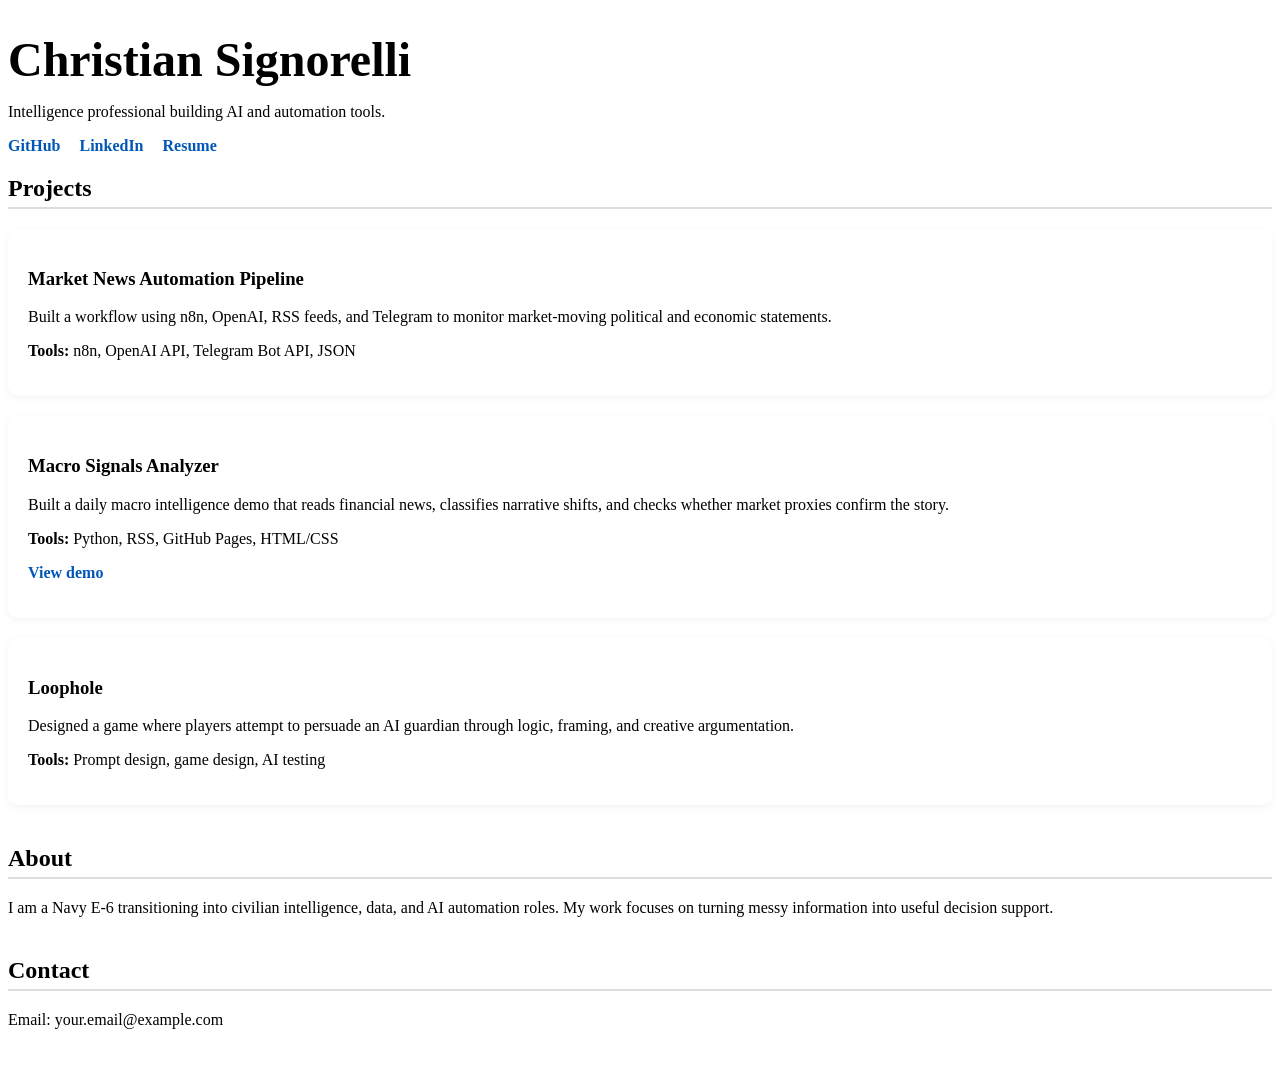
==== index.html @ f129f21f "Add Macro Signals Analyzer project to index.html Added a new project section for Macro Signals Analy" ====
<!DOCTYPE html>
<html lang="en">
<head>
  <meta charset="UTF-8" />
  <meta name="viewport" content="width=device-width, initial-scale=1.0" />
  <title>Christian Signorelli (under construction) | Portfolio</title>
  <link rel="stylesheet" href="style.css" />
</head>
<body>
  <header>
    <h1>Christian Signorelli</h1>
    <p>Intelligence professional building AI and automation tools.</p>
    <a href="#">GitHub</a>
    <a href="#">LinkedIn</a>
    <a href="#">Resume</a>
  </header>

  <section>
    <h2>Projects</h2>

    <div class="project">
      <h3>Market News Automation Pipeline</h3>
      <p>
        Built a workflow using n8n, OpenAI, RSS feeds, and Telegram to monitor
        market-moving political and economic statements.
      </p>
      <p><strong>Tools:</strong> n8n, OpenAI API, Telegram Bot API, JSON</p>
    </div>

    <div class="project">
  <h3>Macro Signals Analyzer</h3>
  <p>
    Built a daily macro intelligence demo that reads financial news, classifies
    narrative shifts, and checks whether market proxies confirm the story.
  </p>
  <p><strong>Tools:</strong> Python, RSS, GitHub Pages, HTML/CSS</p>
  <p><a href="./macro-signals/">View demo</a></p>
</div>

    <div class="project">
      <h3>Loophole</h3>
      <p>
        Designed a game where players attempt to persuade an AI guardian through
        logic, framing, and creative argumentation.
      </p>
      <p><strong>Tools:</strong> Prompt design, game design, AI testing</p>
    </div>
  </section>

  <section>
    <h2>About</h2>
    <p>
      I am a Navy E-6 transitioning into civilian intelligence, data, and AI
      automation roles. My work focuses on turning messy information into useful
      decision support.
    </p>
  </section>

  <section>
    <h2>Contact</h2>
    <p>Email: your.email@example.com</p>
  </section>
</body>
</html>
---- style.css ----
h1 {
font-size: 3rem;
margin-bottom: 5px;
}

a {
margin-right: 15px;
color: #0057b8;
text-decoration: none;
font-weight: bold;
}

a:hover {
text-decoration: underline;
}

section {
margin-bottom: 40px;
}

.project {
background: white;
padding: 20px;
margin-bottom: 20px;
border-radius: 10px;
box-shadow: 0 2px 8px rgba(0,0,0,0.05);
}

h2 {
border-bottom: 2px solid #ddd;
padding-bottom: 5px;
}
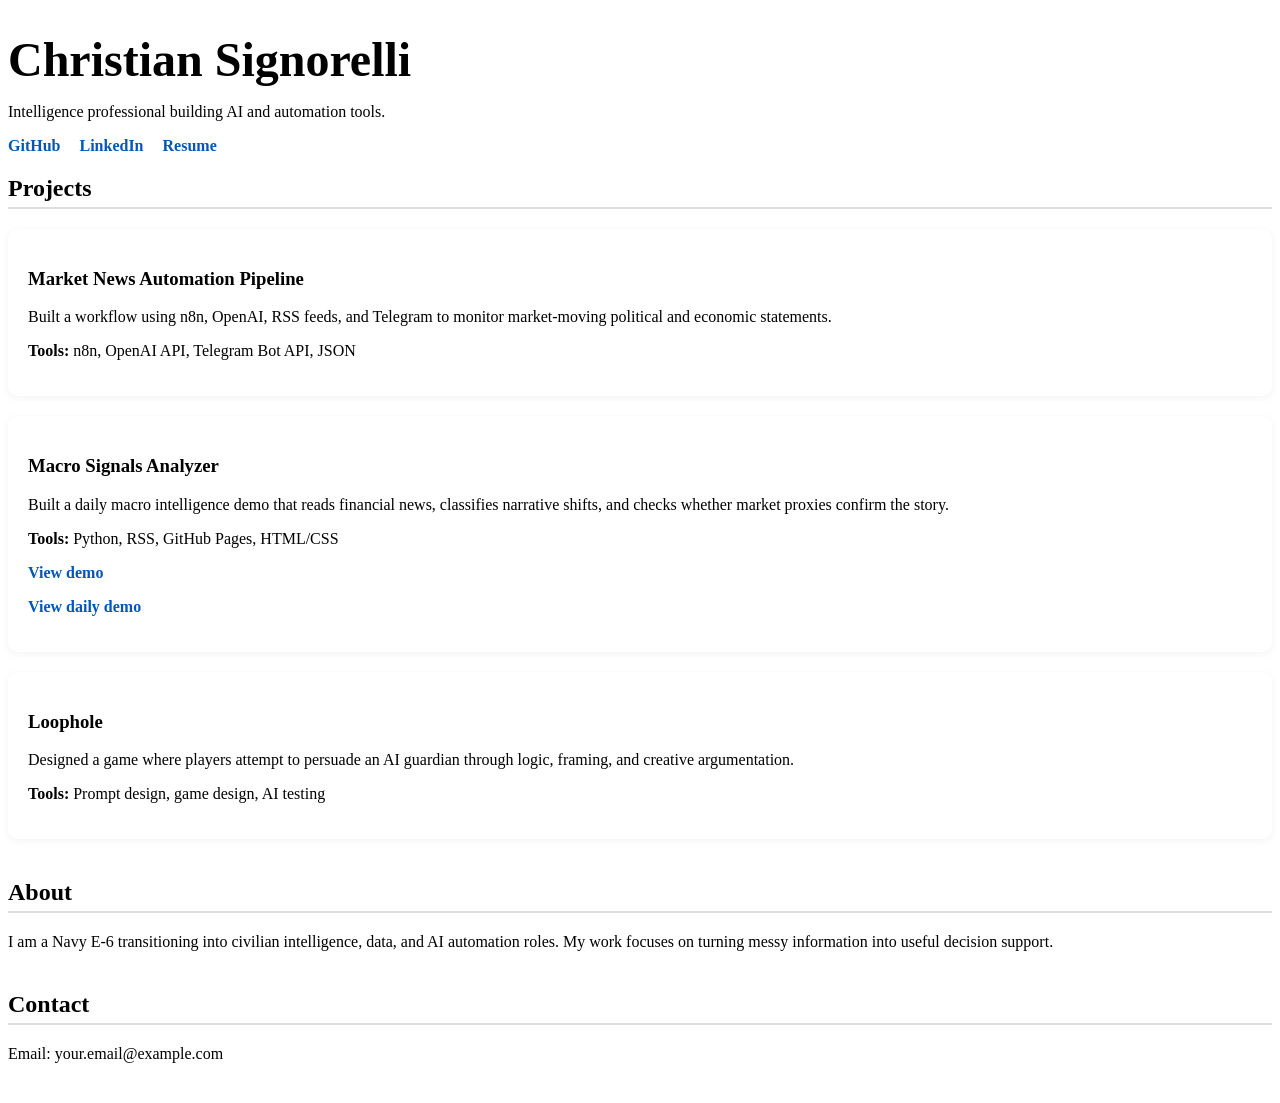
==== commit 5581f84a: "Add link to daily demo in index.html" ====
--- a/index.html
+++ b/index.html
@@ -34,7 +34,9 @@
     narrative shifts, and checks whether market proxies confirm the story.
   </p>
   <p><strong>Tools:</strong> Python, RSS, GitHub Pages, HTML/CSS</p>
-  <p><a href="./macro-signals/">View demo</a></p>
+  <p><a href="/Portfolio/macro-signals/">View demo</a></p>
+  <p></p><a href="./macro-signals-daily/">View daily demo</a></p>
+
 </div>
 
     <div class="project">
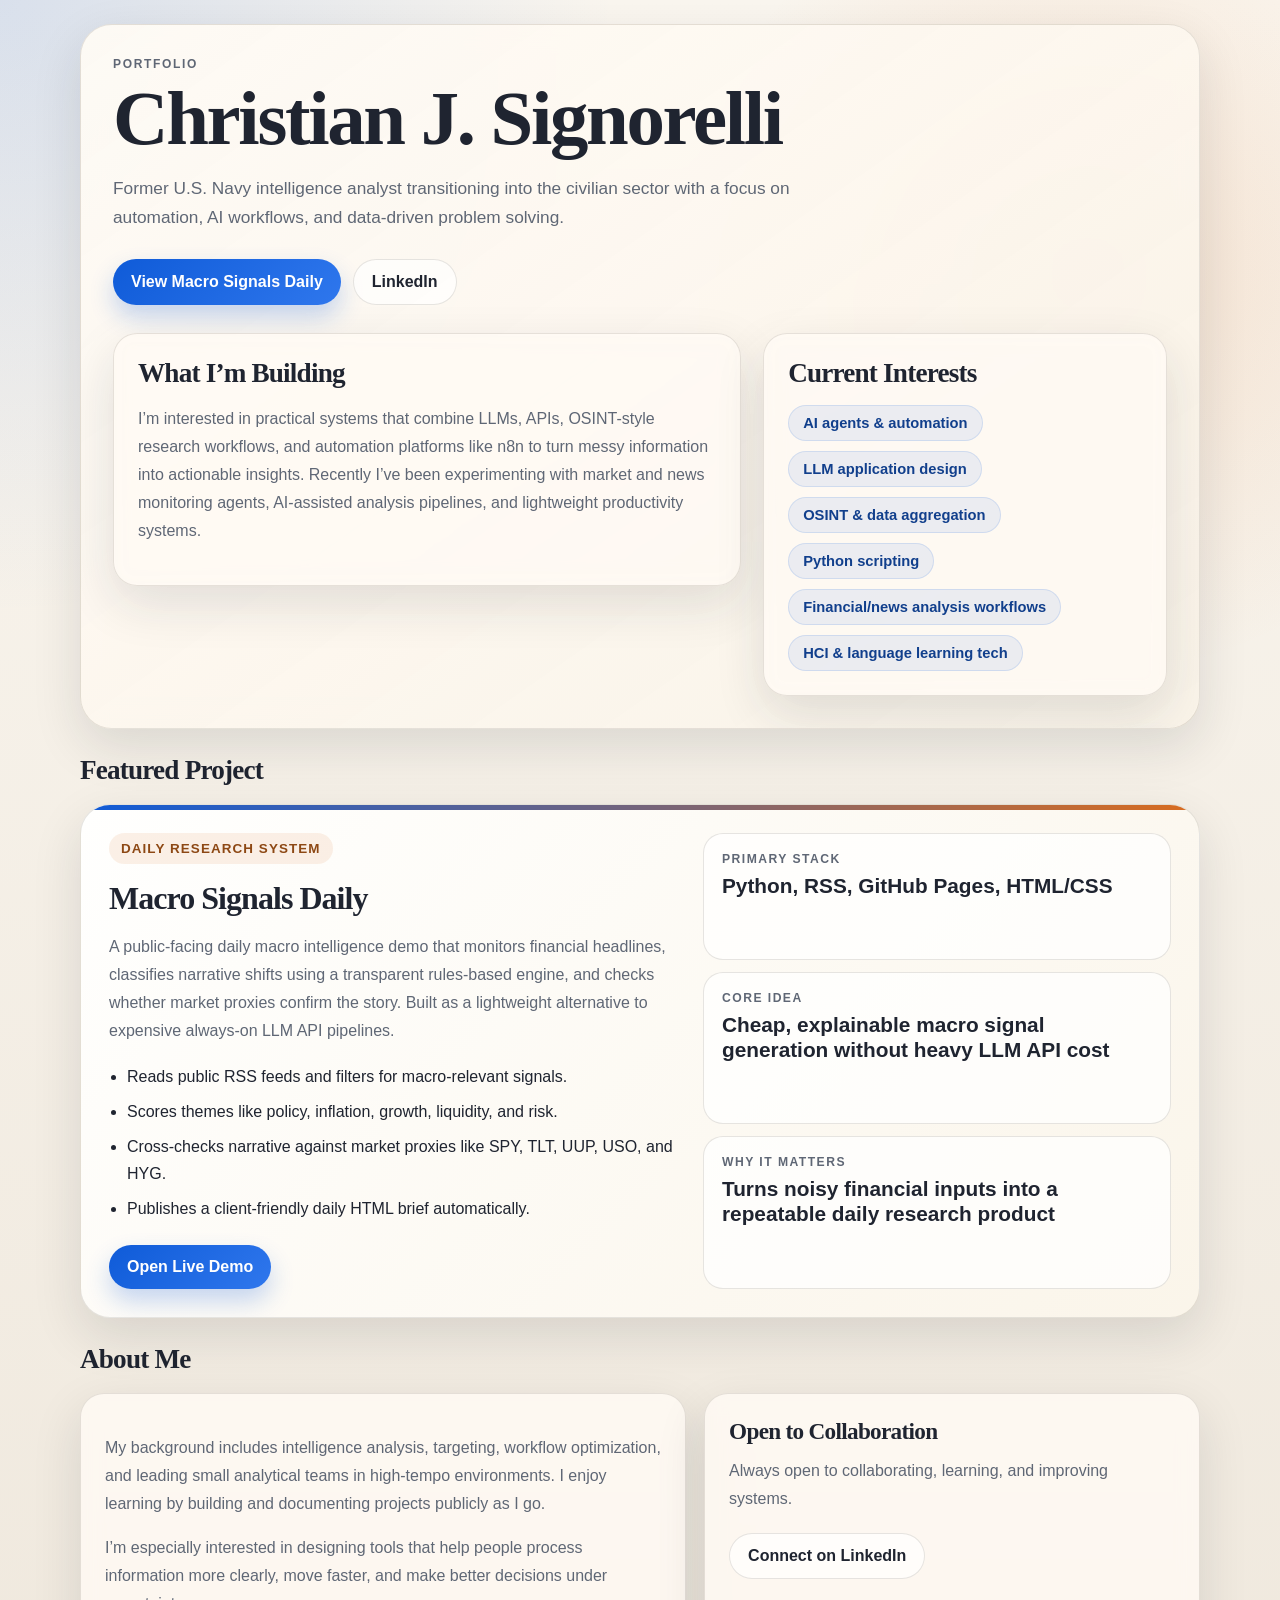
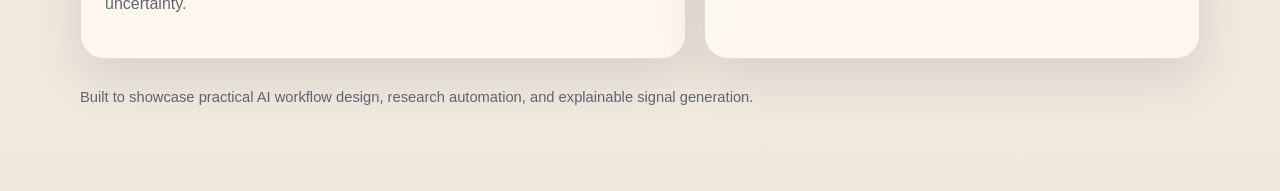
==== commit 3770cda4: "Rename ndex.html to index.html" ====
--- a/index.html
+++ b/index.html
@@ -3,64 +3,448 @@
 <head>
   <meta charset="UTF-8" />
   <meta name="viewport" content="width=device-width, initial-scale=1.0" />
-  <title>Christian Signorelli (under construction) | Portfolio</title>
-  <link rel="stylesheet" href="style.css" />
+  <title>Christian J. Signorelli | Portfolio</title>
+  <meta
+    name="description"
+    content="Portfolio of Christian J. Signorelli, a former U.S. Navy intelligence analyst building practical automation, AI, and data-driven workflows."
+  />
+  <style>
+    :root {
+      --bg: #efe8dd;
+      --panel: rgba(255, 251, 245, 0.82);
+      --panel-strong: #fffaf3;
+      --ink: #1f2430;
+      --muted: #5f6775;
+      --line: rgba(50, 40, 25, 0.12);
+      --accent: #0f5bd8;
+      --accent-2: #d96c1f;
+      --shadow: 0 18px 50px rgba(26, 32, 44, 0.12);
+      --radius: 24px;
+    }
+
+    * {
+      box-sizing: border-box;
+    }
+
+    html {
+      scroll-behavior: smooth;
+    }
+
+    body {
+      margin: 0;
+      color: var(--ink);
+      background:
+        radial-gradient(circle at top left, rgba(15, 91, 216, 0.14), transparent 28%),
+        radial-gradient(circle at 85% 15%, rgba(217, 108, 31, 0.14), transparent 22%),
+        linear-gradient(180deg, #faf6ef 0%, var(--bg) 100%);
+      font-family: "Avenir Next", "Segoe UI", "Helvetica Neue", sans-serif;
+    }
+
+    a {
+      color: inherit;
+      text-decoration: none;
+    }
+
+    .page {
+      width: min(1120px, calc(100vw - 32px));
+      margin: 0 auto;
+      padding: 24px 0 72px;
+    }
+
+    .hero {
+      position: relative;
+      overflow: hidden;
+      border: 1px solid var(--line);
+      border-radius: 32px;
+      padding: 32px;
+      background: linear-gradient(145deg, rgba(255, 251, 245, 0.94), rgba(250, 243, 232, 0.88));
+      box-shadow: var(--shadow);
+      backdrop-filter: blur(12px);
+    }
+
+    .hero::after {
+      content: "";
+      position: absolute;
+      inset: auto -8% -38% auto;
+      width: 280px;
+      height: 280px;
+      border-radius: 50%;
+      background: radial-gradient(circle, rgba(15, 91, 216, 0.18), transparent 68%);
+      pointer-events: none;
+    }
+
+    .eyebrow {
+      margin: 0 0 12px;
+      color: var(--muted);
+      font-size: 12px;
+      font-weight: 700;
+      letter-spacing: 0.14em;
+      text-transform: uppercase;
+    }
+
+    h1,
+    h2,
+    h3 {
+      font-family: "Iowan Old Style", "Palatino Linotype", "Book Antiqua", Georgia, serif;
+      letter-spacing: -0.03em;
+      margin: 0;
+    }
+
+    h1 {
+      max-width: 900px;
+      font-size: clamp(2.7rem, 6vw, 5.4rem);
+      line-height: 0.95;
+    }
+
+    .lead {
+      max-width: 760px;
+      margin-top: 18px;
+      color: var(--muted);
+      font-size: 1.08rem;
+      line-height: 1.7;
+    }
+
+    .hero-grid {
+      display: grid;
+      grid-template-columns: 1.4fr 0.9fr;
+      gap: 22px;
+      margin-top: 28px;
+      align-items: start;
+    }
+
+    .panel {
+      border: 1px solid var(--line);
+      border-radius: var(--radius);
+      background: var(--panel);
+      box-shadow: var(--shadow);
+      backdrop-filter: blur(10px);
+    }
+
+    .panel-inner {
+      padding: 24px;
+    }
+
+    .meta-list,
+    .interest-list {
+      display: flex;
+      flex-wrap: wrap;
+      gap: 10px;
+      margin-top: 16px;
+    }
+
+    .tag {
+      padding: 9px 14px;
+      border-radius: 999px;
+      background: rgba(15, 91, 216, 0.08);
+      border: 1px solid rgba(15, 91, 216, 0.12);
+      color: #113f8c;
+      font-size: 0.92rem;
+      font-weight: 600;
+    }
+
+    .actions {
+      display: flex;
+      flex-wrap: wrap;
+      gap: 12px;
+      margin-top: 26px;
+    }
+
+    .button {
+      display: inline-flex;
+      align-items: center;
+      justify-content: center;
+      padding: 13px 18px;
+      border-radius: 999px;
+      font-weight: 700;
+      transition: transform 140ms ease, box-shadow 140ms ease, background 140ms ease;
+    }
+
+    .button:hover {
+      transform: translateY(-1px);
+    }
+
+    .button-primary {
+      background: linear-gradient(135deg, var(--accent), #2f77ed);
+      color: white;
+      box-shadow: 0 12px 24px rgba(15, 91, 216, 0.24);
+    }
+
+    .button-secondary {
+      background: rgba(255, 255, 255, 0.68);
+      border: 1px solid var(--line);
+      color: var(--ink);
+    }
+
+    .section {
+      margin-top: 26px;
+    }
+
+    .section-title {
+      margin-bottom: 14px;
+      font-size: 1.7rem;
+    }
+
+    .section-copy {
+      max-width: 860px;
+      color: var(--muted);
+      line-height: 1.75;
+      font-size: 1rem;
+    }
+
+    .project-card {
+      position: relative;
+      overflow: hidden;
+      margin-top: 18px;
+      border: 1px solid var(--line);
+      border-radius: 30px;
+      background:
+        linear-gradient(135deg, rgba(255,255,255,0.92), rgba(250,244,233,0.92)),
+        var(--panel-strong);
+      box-shadow: var(--shadow);
+    }
+
+    .project-card::before {
+      content: "";
+      position: absolute;
+      inset: 0 auto auto 0;
+      width: 100%;
+      height: 5px;
+      background: linear-gradient(90deg, var(--accent), var(--accent-2));
+    }
+
+    .project-grid {
+      display: grid;
+      grid-template-columns: 1.1fr 0.9fr;
+      gap: 22px;
+      padding: 28px;
+    }
+
+    .project-label {
+      display: inline-flex;
+      align-items: center;
+      gap: 8px;
+      padding: 8px 12px;
+      border-radius: 999px;
+      background: rgba(217, 108, 31, 0.1);
+      color: #8d4814;
+      font-size: 0.84rem;
+      font-weight: 700;
+      text-transform: uppercase;
+      letter-spacing: 0.08em;
+    }
+
+    .project-copy {
+      margin-top: 16px;
+      color: var(--muted);
+      font-size: 1rem;
+      line-height: 1.75;
+    }
+
+    .project-points {
+      margin: 18px 0 0;
+      padding-left: 18px;
+      color: var(--ink);
+      line-height: 1.7;
+    }
+
+    .project-points li + li {
+      margin-top: 8px;
+    }
+
+    .stats {
+      display: grid;
+      gap: 12px;
+    }
+
+    .stat {
+      padding: 18px;
+      border-radius: 20px;
+      background: rgba(255, 255, 255, 0.72);
+      border: 1px solid var(--line);
+    }
+
+    .stat-label {
+      font-size: 0.76rem;
+      font-weight: 700;
+      color: var(--muted);
+      text-transform: uppercase;
+      letter-spacing: 0.12em;
+    }
+
+    .stat-value {
+      margin-top: 8px;
+      font-size: 1.3rem;
+      font-weight: 800;
+      line-height: 1.2;
+    }
+
+    .about-layout {
+      display: grid;
+      grid-template-columns: 1.1fr 0.9fr;
+      gap: 18px;
+      margin-top: 18px;
+    }
+
+    .footer-note {
+      margin-top: 30px;
+      color: var(--muted);
+      font-size: 0.92rem;
+    }
+
+    @media (max-width: 900px) {
+      .hero-grid,
+      .project-grid,
+      .about-layout {
+        grid-template-columns: 1fr;
+      }
+    }
+
+    @media (max-width: 640px) {
+      .page {
+        width: min(100vw - 18px, 1120px);
+        padding-top: 10px;
+      }
+
+      .hero,
+      .project-card,
+      .panel {
+        border-radius: 22px;
+      }
+
+      .hero {
+        padding: 22px;
+      }
+
+      .project-grid {
+        padding: 22px;
+      }
+    }
+  </style>
 </head>
 <body>
-  <header>
-    <h1>Christian Signorelli</h1>
-    <p>Intelligence professional building AI and automation tools.</p>
-    <a href="#">GitHub</a>
-    <a href="#">LinkedIn</a>
-    <a href="#">Resume</a>
-  </header>
-
-  <section>
-    <h2>Projects</h2>
-
-    <div class="project">
-      <h3>Market News Automation Pipeline</h3>
-      <p>
-        Built a workflow using n8n, OpenAI, RSS feeds, and Telegram to monitor
-        market-moving political and economic statements.
+  <main class="page">
+    <section class="hero">
+      <p class="eyebrow">Portfolio</p>
+      <h1>Christian J. Signorelli</h1>
+      <p class="lead">
+        Former U.S. Navy intelligence analyst transitioning into the civilian sector
+        with a focus on automation, AI workflows, and data-driven problem solving.
       </p>
-      <p><strong>Tools:</strong> n8n, OpenAI API, Telegram Bot API, JSON</p>
-    </div>
-
-    <div class="project">
-  <h3>Macro Signals Analyzer</h3>
-  <p>
-    Built a daily macro intelligence demo that reads financial news, classifies
-    narrative shifts, and checks whether market proxies confirm the story.
-  </p>
-  <p><strong>Tools:</strong> Python, RSS, GitHub Pages, HTML/CSS</p>
-  <p><a href="/Portfolio/macro-signals/">View demo</a></p>
-  <p></p><a href="./macro-signals-daily/">View daily demo</a></p>
-
-</div>
-
-    <div class="project">
-      <h3>Loophole</h3>
-      <p>
-        Designed a game where players attempt to persuade an AI guardian through
-        logic, framing, and creative argumentation.
-      </p>
-      <p><strong>Tools:</strong> Prompt design, game design, AI testing</p>
-    </div>
-  </section>
-
-  <section>
-    <h2>About</h2>
-    <p>
-      I am a Navy E-6 transitioning into civilian intelligence, data, and AI
-      automation roles. My work focuses on turning messy information into useful
-      decision support.
+
+      <div class="actions">
+        <a class="button button-primary" href="./macro-signals-daily/">View Macro Signals Daily</a>
+        <a class="button button-secondary" href="https://www.linkedin.com/in/christian-j-signorelli" target="_blank" rel="noreferrer">LinkedIn</a>
+      </div>
+
+      <div class="hero-grid">
+        <div class="panel">
+          <div class="panel-inner">
+            <h2 class="section-title">What I’m Building</h2>
+            <p class="section-copy">
+              I’m interested in practical systems that combine LLMs, APIs, OSINT-style
+              research workflows, and automation platforms like n8n to turn messy
+              information into actionable insights. Recently I’ve been experimenting
+              with market and news monitoring agents, AI-assisted analysis pipelines,
+              and lightweight productivity systems.
+            </p>
+          </div>
+        </div>
+
+        <div class="panel">
+          <div class="panel-inner">
+            <h2 class="section-title">Current Interests</h2>
+            <div class="interest-list">
+              <span class="tag">AI agents & automation</span>
+              <span class="tag">LLM application design</span>
+              <span class="tag">OSINT & data aggregation</span>
+              <span class="tag">Python scripting</span>
+              <span class="tag">Financial/news analysis workflows</span>
+              <span class="tag">HCI & language learning tech</span>
+            </div>
+          </div>
+        </div>
+      </div>
+    </section>
+
+    <section class="section">
+      <h2 class="section-title">Featured Project</h2>
+      <article class="project-card">
+        <div class="project-grid">
+          <div>
+            <span class="project-label">Daily Research System</span>
+            <h3 style="margin-top: 16px; font-size: 2rem;">Macro Signals Daily</h3>
+            <p class="project-copy">
+              A public-facing daily macro intelligence demo that monitors financial
+              headlines, classifies narrative shifts using a transparent rules-based
+              engine, and checks whether market proxies confirm the story. Built as a
+              lightweight alternative to expensive always-on LLM API pipelines.
+            </p>
+            <ul class="project-points">
+              <li>Reads public RSS feeds and filters for macro-relevant signals.</li>
+              <li>Scores themes like policy, inflation, growth, liquidity, and risk.</li>
+              <li>Cross-checks narrative against market proxies like SPY, TLT, UUP, USO, and HYG.</li>
+              <li>Publishes a client-friendly daily HTML brief automatically.</li>
+            </ul>
+            <div class="actions" style="margin-top: 22px;">
+              <a class="button button-primary" href="./macro-signals-daily/">Open Live Demo</a>
+            </div>
+          </div>
+
+          <div class="stats">
+            <div class="stat">
+              <div class="stat-label">Primary Stack</div>
+              <div class="stat-value">Python, RSS, GitHub Pages, HTML/CSS</div>
+            </div>
+            <div class="stat">
+              <div class="stat-label">Core Idea</div>
+              <div class="stat-value">Cheap, explainable macro signal generation without heavy LLM API cost</div>
+            </div>
+            <div class="stat">
+              <div class="stat-label">Why It Matters</div>
+              <div class="stat-value">Turns noisy financial inputs into a repeatable daily research product</div>
+            </div>
+          </div>
+        </div>
+      </article>
+    </section>
+
+    <section class="section">
+      <h2 class="section-title">About Me</h2>
+      <div class="about-layout">
+        <div class="panel">
+          <div class="panel-inner">
+            <p class="section-copy">
+              My background includes intelligence analysis, targeting, workflow
+              optimization, and leading small analytical teams in high-tempo
+              environments. I enjoy learning by building and documenting projects
+              publicly as I go.
+            </p>
+            <p class="section-copy" style="margin-top: 14px;">
+              I’m especially interested in designing tools that help people process
+              information more clearly, move faster, and make better decisions under
+              uncertainty.
+            </p>
+          </div>
+        </div>
+
+        <div class="panel">
+          <div class="panel-inner">
+            <h3 style="font-size: 1.45rem;">Open to Collaboration</h3>
+            <p class="section-copy" style="margin-top: 12px;">
+              Always open to collaborating, learning, and improving systems.
+            </p>
+            <div class="actions" style="margin-top: 20px;">
+              <a class="button button-secondary" href="https://www.linkedin.com/in/christian-j-signorelli" target="_blank" rel="noreferrer">Connect on LinkedIn</a>
+            </div>
+          </div>
+        </div>
+      </div>
+    </section>
+
+    <p class="footer-note">
+      Built to showcase practical AI workflow design, research automation, and
+      explainable signal generation.
     </p>
-  </section>
-
-  <section>
-    <h2>Contact</h2>
-    <p>Email: your.email@example.com</p>
-  </section>
+  </main>
 </body>
 </html>
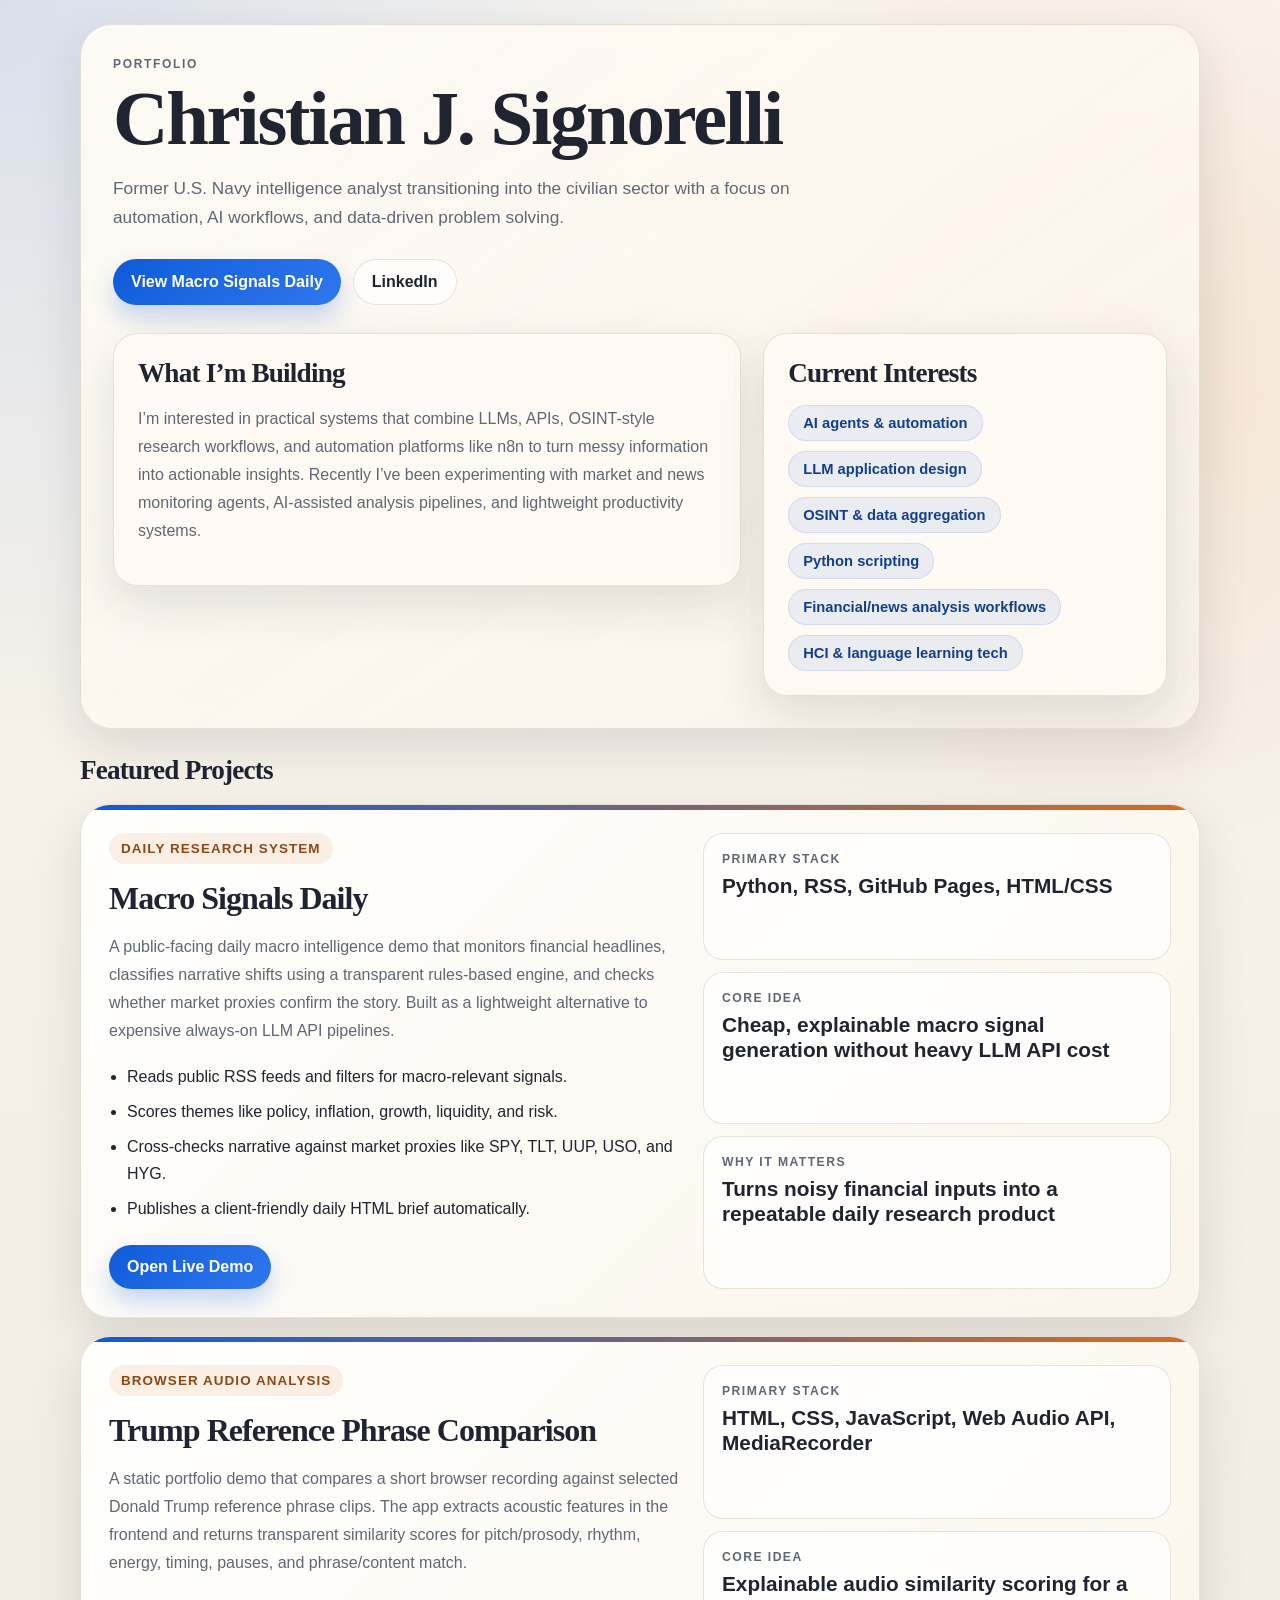
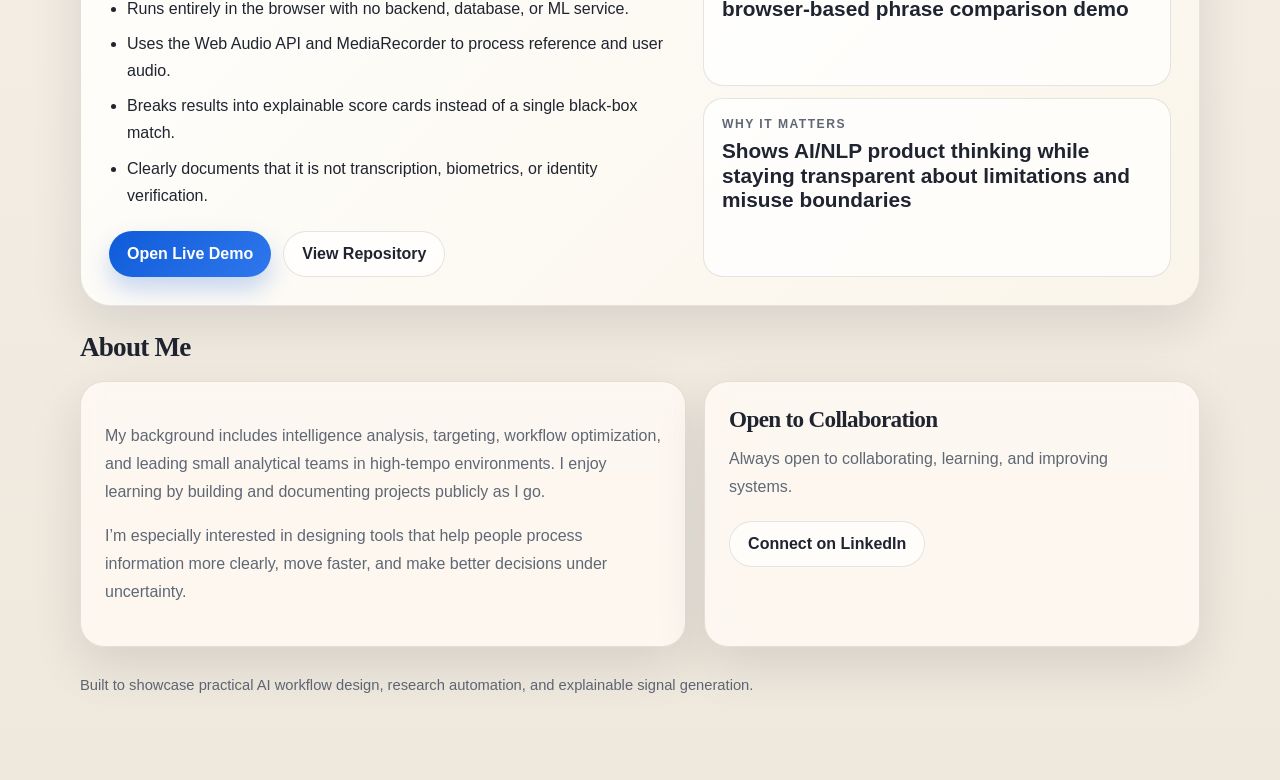
==== commit 07e8097b: "Add Trump phrase comparison project" ====
--- a/index.html
+++ b/index.html
@@ -367,7 +367,7 @@
     </section>
 
     <section class="section">
-      <h2 class="section-title">Featured Project</h2>
+      <h2 class="section-title">Featured Projects</h2>
       <article class="project-card">
         <div class="project-grid">
           <div>
@@ -406,6 +406,46 @@
           </div>
         </div>
       </article>
+
+      <article class="project-card">
+        <div class="project-grid">
+          <div>
+            <span class="project-label">Browser Audio Analysis</span>
+            <h3 style="margin-top: 16px; font-size: 2rem;">Trump Reference Phrase Comparison</h3>
+            <p class="project-copy">
+              A static portfolio demo that compares a short browser recording against
+              selected Donald Trump reference phrase clips. The app extracts acoustic
+              features in the frontend and returns transparent similarity scores for
+              pitch/prosody, rhythm, energy, timing, pauses, and phrase/content match.
+            </p>
+            <ul class="project-points">
+              <li>Runs entirely in the browser with no backend, database, or ML service.</li>
+              <li>Uses the Web Audio API and MediaRecorder to process reference and user audio.</li>
+              <li>Breaks results into explainable score cards instead of a single black-box match.</li>
+              <li>Clearly documents that it is not transcription, biometrics, or identity verification.</li>
+            </ul>
+            <div class="actions" style="margin-top: 22px;">
+              <a class="button button-primary" href="https://christiansignorelli.github.io/trump-reference-phrase-comparison/#how-it-works" target="_blank" rel="noreferrer">Open Live Demo</a>
+              <a class="button button-secondary" href="https://github.com/christiansignorelli/trump-reference-phrase-comparison" target="_blank" rel="noreferrer">View Repository</a>
+            </div>
+          </div>
+
+          <div class="stats">
+            <div class="stat">
+              <div class="stat-label">Primary Stack</div>
+              <div class="stat-value">HTML, CSS, JavaScript, Web Audio API, MediaRecorder</div>
+            </div>
+            <div class="stat">
+              <div class="stat-label">Core Idea</div>
+              <div class="stat-value">Explainable audio similarity scoring for a browser-based phrase comparison demo</div>
+            </div>
+            <div class="stat">
+              <div class="stat-label">Why It Matters</div>
+              <div class="stat-value">Shows AI/NLP product thinking while staying transparent about limitations and misuse boundaries</div>
+            </div>
+          </div>
+        </div>
+      </article>
     </section>
 
     <section class="section">
